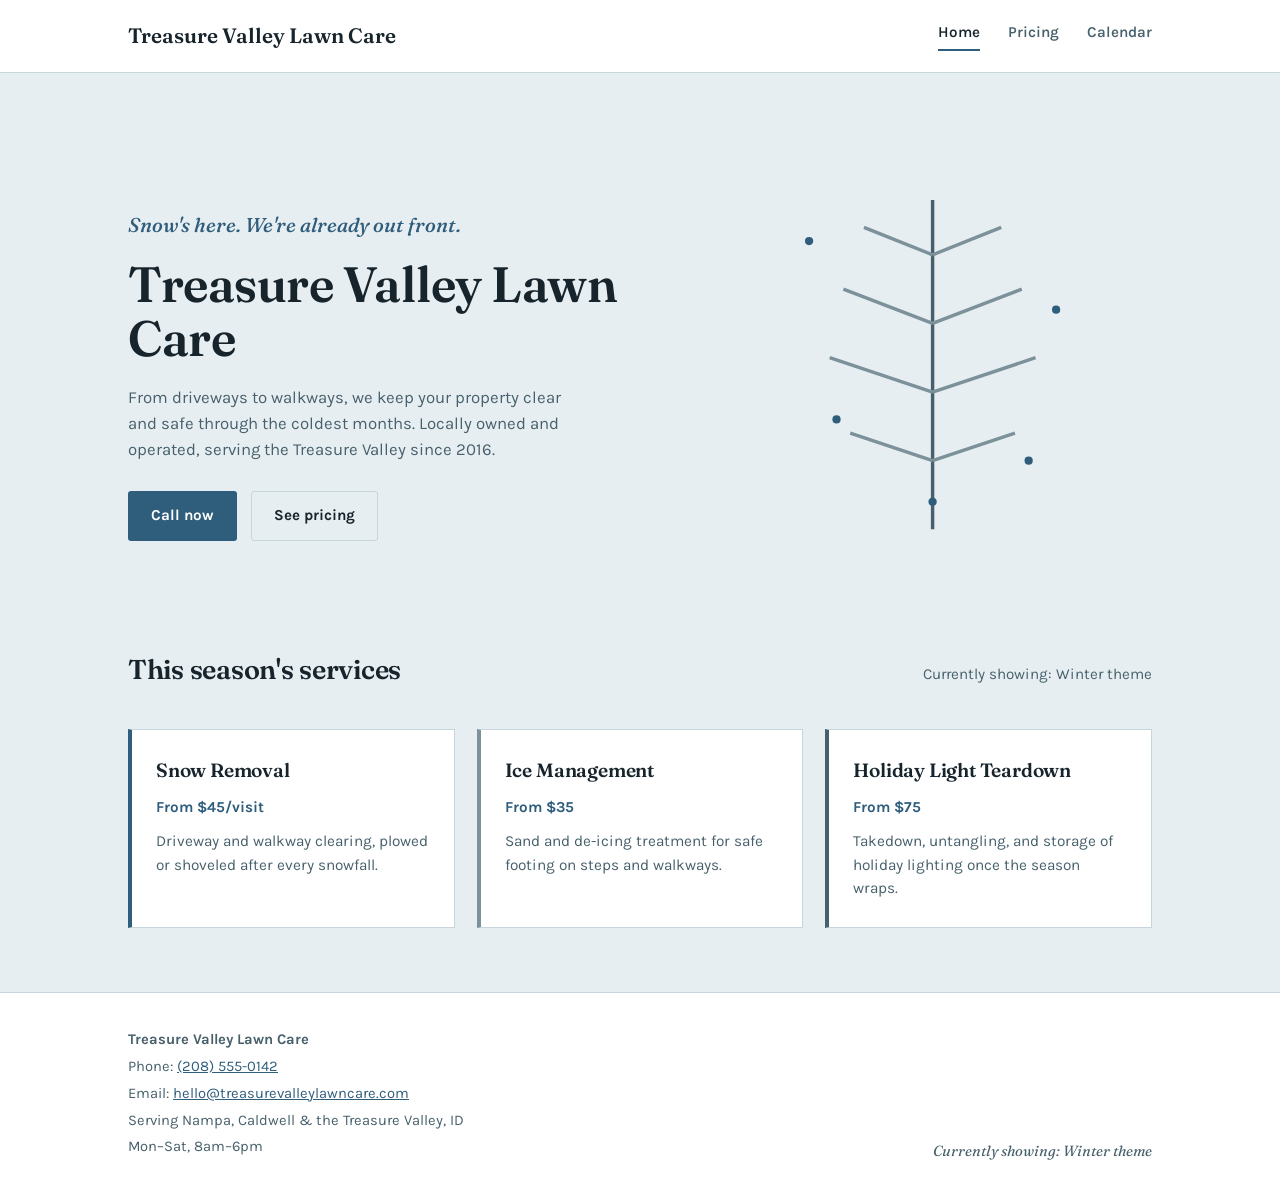
==== index.html @ fdaa565f "Add files via upload" ====
<!DOCTYPE html>
<html lang="en">
<head>
<meta charset="UTF-8">
<meta name="viewport" content="width=device-width, initial-scale=1.0">
<title>Treasure Valley Lawn Care</title>
<link rel="stylesheet" href="styles.css">
</head>
<body>

<header class="site-header">
  <div class="wrap">
    <a href="index.html" class="brand" data-brand>Treasure Valley Lawn Care</a>
    <nav class="site-nav">
      <a href="index.html">Home</a>
      <a href="pricing.html">Pricing</a>
      <a href="calendar.html">Calendar</a>
    </nav>
  </div>
</header>

<section class="hero">
  <div class="wrap">
    <div class="hero-text">
      <p class="tagline" id="tagline"></p>
      <h1 id="business-name">Treasure Valley Lawn Care</h1>
      <p class="description" id="description"></p>
      <div class="cta-row">
        <a class="btn primary" href="tel:" data-phone-href id="call-btn">Call now</a>
        <a class="btn secondary" href="pricing.html">See pricing</a>
      </div>
    </div>
    <div class="hero-art" id="hero-art"></div>
  </div>
</section>

<section class="services">
  <div class="wrap">
    <div class="section-head">
      <h2>This season's services</h2>
      <span class="note" data-season-tag></span>
    </div>
    <div class="card-row" id="service-cards"></div>
  </div>
</section>

<footer class="site-footer">
  <div class="wrap">
    <div class="contact-block">
      <div><strong data-brand>Treasure Valley Lawn Care</strong></div>
      <div>Phone: <a href="tel:" data-phone></a></div>
      <div>Email: <a href="mailto:" data-email></a></div>
      <div data-address></div>
      <div data-hours></div>
    </div>
    <span class="season-tag" data-season-tag></span>
  </div>
</footer>

<script src="site.js"></script>
<script>
  initSite().then(({ config, season }) => {
    document.getElementById('tagline').textContent = config.business.tagline[season];
    document.getElementById('business-name').textContent = config.business.name;
    document.getElementById('description').textContent = config.business.description[season];
    document.getElementById('hero-art').innerHTML = heroArt(season);

    const callBtn = document.getElementById('call-btn');
    callBtn.href = `tel:${config.business.phone.replace(/[^\d+]/g, '')}`;

    const row = document.getElementById('service-cards');
    row.innerHTML = config.services[season].map(s => `
      <div class="service-card">
        <h3>${s.title}</h3>
        <span class="price">${s.price}</span>
        <p>${s.blurb}</p>
      </div>
    `).join('');
  });
</script>

</body>
</html>
---- styles.css ----
@import url('https://fonts.googleapis.com/css2?family=Fraunces:ital,opsz,wght@0,9..144,400;0,9..144,500;0,9..144,600;1,9..144,500&family=Karla:wght@400;500;600;700&display=swap');

/* ---------- Season tokens ---------- */
:root,
[data-season="autumn"] {
  --bg: #F2E8D5;
  --surface: #FFFCF6;
  --ink: #2A2014;
  --ink-soft: #5C4A34;
  --accent: #A8461F;
  --accent-2: #6B7A3A;
  --line: #D8C7A6;
  --shadow: rgba(42, 32, 20, 0.12);
}

[data-season="winter"] {
  --bg: #E7EEF2;
  --surface: #FFFFFF;
  --ink: #17242C;
  --ink-soft: #47606B;
  --accent: #2F5D7C;
  --accent-2: #7C919A;
  --line: #C6D6DC;
  --shadow: rgba(23, 36, 44, 0.12);
}

* { box-sizing: border-box; }

html { scroll-behavior: smooth; }

body {
  margin: 0;
  background: var(--bg);
  color: var(--ink);
  font-family: 'Karla', sans-serif;
  font-size: 17px;
  line-height: 1.55;
  transition: background 0.6s ease, color 0.6s ease;
}

h1, h2, h3 {
  font-family: 'Fraunces', serif;
  font-weight: 600;
  margin: 0 0 0.4em 0;
  color: var(--ink);
  letter-spacing: -0.01em;
}

a { color: var(--accent); }

.wrap {
  max-width: 1080px;
  margin: 0 auto;
  padding: 0 28px;
}

/* ---------- Header ---------- */
header.site-header {
  border-bottom: 1px solid var(--line);
  background: var(--surface);
}

.site-header .wrap {
  display: flex;
  align-items: center;
  justify-content: space-between;
  padding-top: 20px;
  padding-bottom: 20px;
  gap: 24px;
  flex-wrap: wrap;
}

.brand {
  font-family: 'Fraunces', serif;
  font-size: 1.3rem;
  font-weight: 600;
  color: var(--ink);
  text-decoration: none;
}

nav.site-nav {
  display: flex;
  gap: 28px;
}

nav.site-nav a {
  color: var(--ink-soft);
  text-decoration: none;
  font-weight: 600;
  font-size: 0.95rem;
  padding-bottom: 4px;
  border-bottom: 2px solid transparent;
}

nav.site-nav a:hover,
nav.site-nav a[aria-current="page"] {
  color: var(--ink);
  border-bottom-color: var(--accent);
}

/* ---------- Hero ---------- */
.hero {
  padding: 72px 0 56px;
}

.hero .wrap {
  display: grid;
  grid-template-columns: 1.1fr 0.9fr;
  gap: 48px;
  align-items: center;
}

.hero h1 {
  font-size: clamp(2.2rem, 4vw, 3.1rem);
  line-height: 1.08;
}

.hero .tagline {
  font-family: 'Fraunces', serif;
  font-style: italic;
  font-weight: 500;
  font-size: 1.25rem;
  color: var(--accent);
  margin-bottom: 18px;
}

.hero p.description {
  max-width: 46ch;
  color: var(--ink-soft);
  font-size: 1.05rem;
}

.hero .cta-row {
  margin-top: 28px;
  display: flex;
  gap: 14px;
  flex-wrap: wrap;
}

.btn {
  display: inline-block;
  padding: 12px 22px;
  border-radius: 3px;
  text-decoration: none;
  font-weight: 700;
  font-size: 0.95rem;
  border: 1px solid transparent;
}

.btn.primary {
  background: var(--accent);
  color: var(--surface);
}

.btn.secondary {
  background: transparent;
  color: var(--ink);
  border-color: var(--line);
}

.hero-art {
  aspect-ratio: 1 / 1;
  display: flex;
  align-items: center;
  justify-content: center;
}

.hero-art svg { width: 100%; height: 100%; }

/* ---------- Section heading ---------- */
.section-head {
  display: flex;
  align-items: baseline;
  justify-content: space-between;
  margin-bottom: 28px;
  gap: 16px;
  flex-wrap: wrap;
}

.section-head h2 { font-size: 1.7rem; }

.section-head .note {
  color: var(--ink-soft);
  font-size: 0.95rem;
}

/* ---------- Service cards ---------- */
.services {
  padding: 8px 0 64px;
}

.card-row {
  display: grid;
  grid-template-columns: repeat(3, 1fr);
  gap: 22px;
}

.service-card {
  background: var(--surface);
  border: 1px solid var(--line);
  border-left: 4px solid var(--accent);
  padding: 26px 24px;
  position: relative;
}

.service-card:nth-child(2) { border-left-color: var(--accent-2); }
.service-card:nth-child(3) { border-left-color: var(--ink-soft); }

.service-card h3 {
  font-size: 1.2rem;
  margin-bottom: 10px;
}

.service-card .price {
  font-weight: 700;
  color: var(--accent);
  font-size: 0.95rem;
  display: block;
  margin-bottom: 10px;
}

.service-card p {
  color: var(--ink-soft);
  font-size: 0.96rem;
  margin: 0;
}

/* ---------- Footer ---------- */
footer.site-footer {
  border-top: 1px solid var(--line);
  background: var(--surface);
  padding: 36px 0 30px;
}

footer .wrap {
  display: flex;
  justify-content: space-between;
  flex-wrap: wrap;
  gap: 20px;
  font-size: 0.92rem;
  color: var(--ink-soft);
}

footer .contact-block div { margin-bottom: 4px; }

footer .season-tag {
  font-family: 'Fraunces', serif;
  font-style: italic;
  color: var(--ink-soft);
  align-self: flex-end;
}

/* ---------- Pricing page ---------- */
.pricing-section { padding: 56px 0 72px; }

.plan-row {
  display: grid;
  grid-template-columns: repeat(3, 1fr);
  gap: 22px;
}

.plan-card {
  background: var(--surface);
  border: 1px solid var(--line);
  padding: 30px 26px;
  display: flex;
  flex-direction: column;
}

.plan-card.featured {
  border-color: var(--accent);
  box-shadow: 0 10px 30px var(--shadow);
}

.plan-card .plan-name {
  font-weight: 700;
  text-transform: none;
  color: var(--ink-soft);
  font-size: 0.95rem;
  margin-bottom: 10px;
}

.plan-card .plan-price {
  font-family: 'Fraunces', serif;
  font-size: 2.1rem;
  color: var(--ink);
  margin-bottom: 2px;
}

.plan-card .plan-period {
  color: var(--ink-soft);
  font-size: 0.88rem;
  margin-bottom: 18px;
}

.plan-card .plan-details {
  color: var(--ink-soft);
  font-size: 0.96rem;
  flex-grow: 1;
}

.plan-card .badge {
  align-self: flex-start;
  background: var(--accent);
  color: var(--surface);
  font-size: 0.75rem;
  font-weight: 700;
  padding: 3px 10px;
  border-radius: 3px;
  margin-bottom: 14px;
}

/* ---------- Calendar page ---------- */
.calendar-section { padding: 56px 0 72px; }

.month-row {
  display: grid;
  grid-template-columns: repeat(3, 1fr);
  gap: 22px;
}

.month-card {
  background: var(--surface);
  border: 1px solid var(--line);
  padding: 26px 24px;
}

.month-card h3 {
  font-size: 1.15rem;
  border-bottom: 1px solid var(--line);
  padding-bottom: 12px;
  margin-bottom: 14px;
}

.month-card ul {
  margin: 0;
  padding: 0;
  list-style: none;
}

.month-card li {
  padding: 7px 0;
  border-bottom: 1px dashed var(--line);
  color: var(--ink-soft);
  font-size: 0.95rem;
}

.month-card li:last-child { border-bottom: none; }

/* ---------- Responsive ---------- */
@media (max-width: 780px) {
  .hero .wrap { grid-template-columns: 1fr; }
  .hero-art { max-width: 280px; margin: 0 auto; }
  .card-row, .plan-row, .month-row { grid-template-columns: 1fr; }
  nav.site-nav { gap: 18px; }
  footer .wrap { flex-direction: column; }
}

/* ---------- Reduced motion ---------- */
@media (prefers-reduced-motion: reduce) {
  html { scroll-behavior: auto; }
  body { transition: none; }
}

/* ---------- Focus visibility ---------- */
a:focus-visible, .btn:focus-visible {
  outline: 2px solid var(--accent);
  outline-offset: 2px;
}
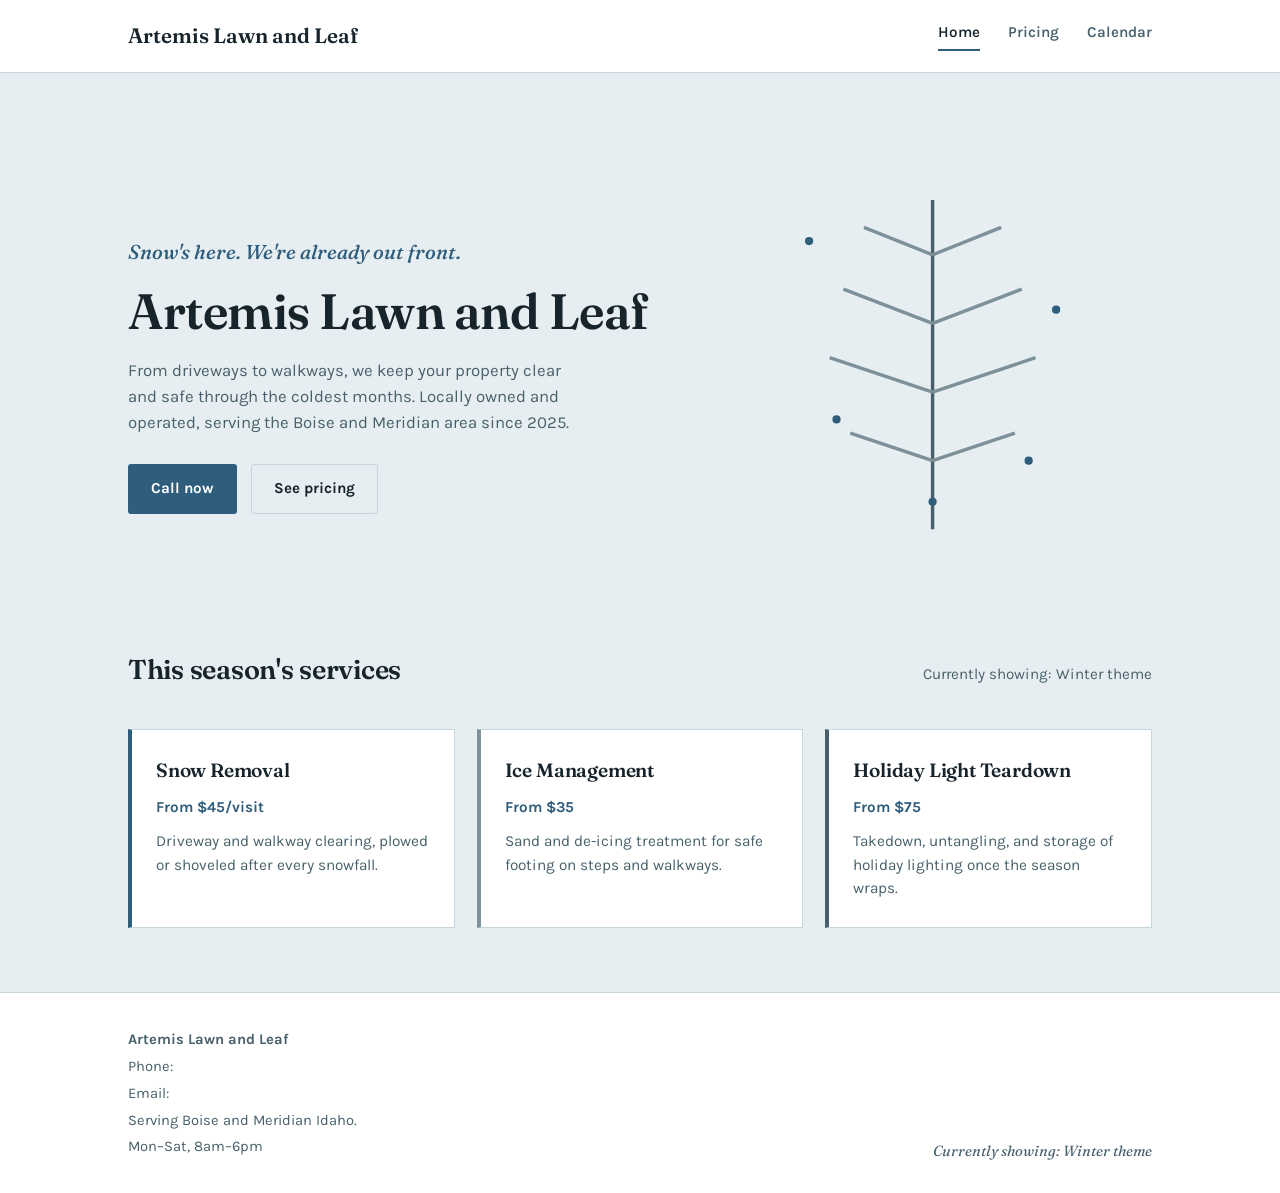
==== commit f1790584: "Update index.html" ====
--- a/index.html
+++ b/index.html
@@ -3,14 +3,14 @@
 <head>
 <meta charset="UTF-8">
 <meta name="viewport" content="width=device-width, initial-scale=1.0">
-<title>Treasure Valley Lawn Care</title>
+<title>Artemis Lawn and Leaf</title>
 <link rel="stylesheet" href="styles.css">
 </head>
 <body>
 
 <header class="site-header">
   <div class="wrap">
-    <a href="index.html" class="brand" data-brand>Treasure Valley Lawn Care</a>
+    <a href="index.html" class="brand" data-brand>Artemis Lawn and Leaf</a>
     <nav class="site-nav">
       <a href="index.html">Home</a>
       <a href="pricing.html">Pricing</a>
@@ -23,7 +23,7 @@
   <div class="wrap">
     <div class="hero-text">
       <p class="tagline" id="tagline"></p>
-      <h1 id="business-name">Treasure Valley Lawn Care</h1>
+      <h1 id="business-name">Artemis Lawn and Leaf</h1>
       <p class="description" id="description"></p>
       <div class="cta-row">
         <a class="btn primary" href="tel:" data-phone-href id="call-btn">Call now</a>
@@ -47,7 +47,7 @@
 <footer class="site-footer">
   <div class="wrap">
     <div class="contact-block">
-      <div><strong data-brand>Treasure Valley Lawn Care</strong></div>
+      <div><strong data-brand>Artemis Lawn and Leaf</strong></div>
       <div>Phone: <a href="tel:" data-phone></a></div>
       <div>Email: <a href="mailto:" data-email></a></div>
       <div data-address></div>
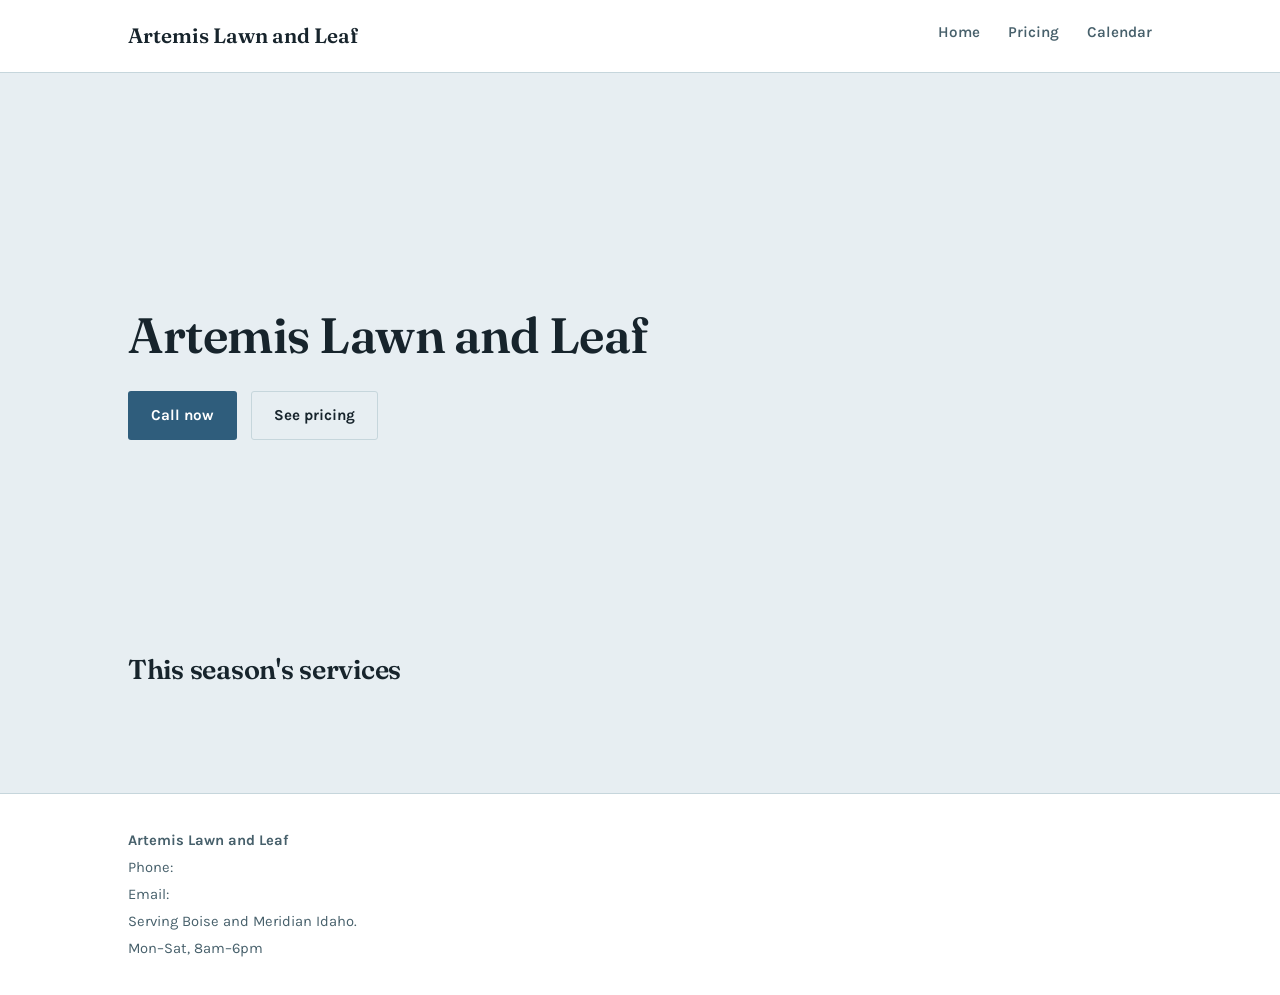
==== commit 558a266a: "Update index.html" ====
--- a/index.html
+++ b/index.html
@@ -12,9 +12,9 @@
   <div class="wrap">
     <a href="index.html" class="brand" data-brand>Artemis Lawn and Leaf</a>
     <nav class="site-nav">
-      <a href="index.html">Home</a>
-      <a href="pricing.html">Pricing</a>
-      <a href="calendar.html">Calendar</a>
+      <a href="/">Home</a>
+      <a href="pricing">Pricing</a>
+      <a href="calendar">Calendar</a>
     </nav>
   </div>
 </header>
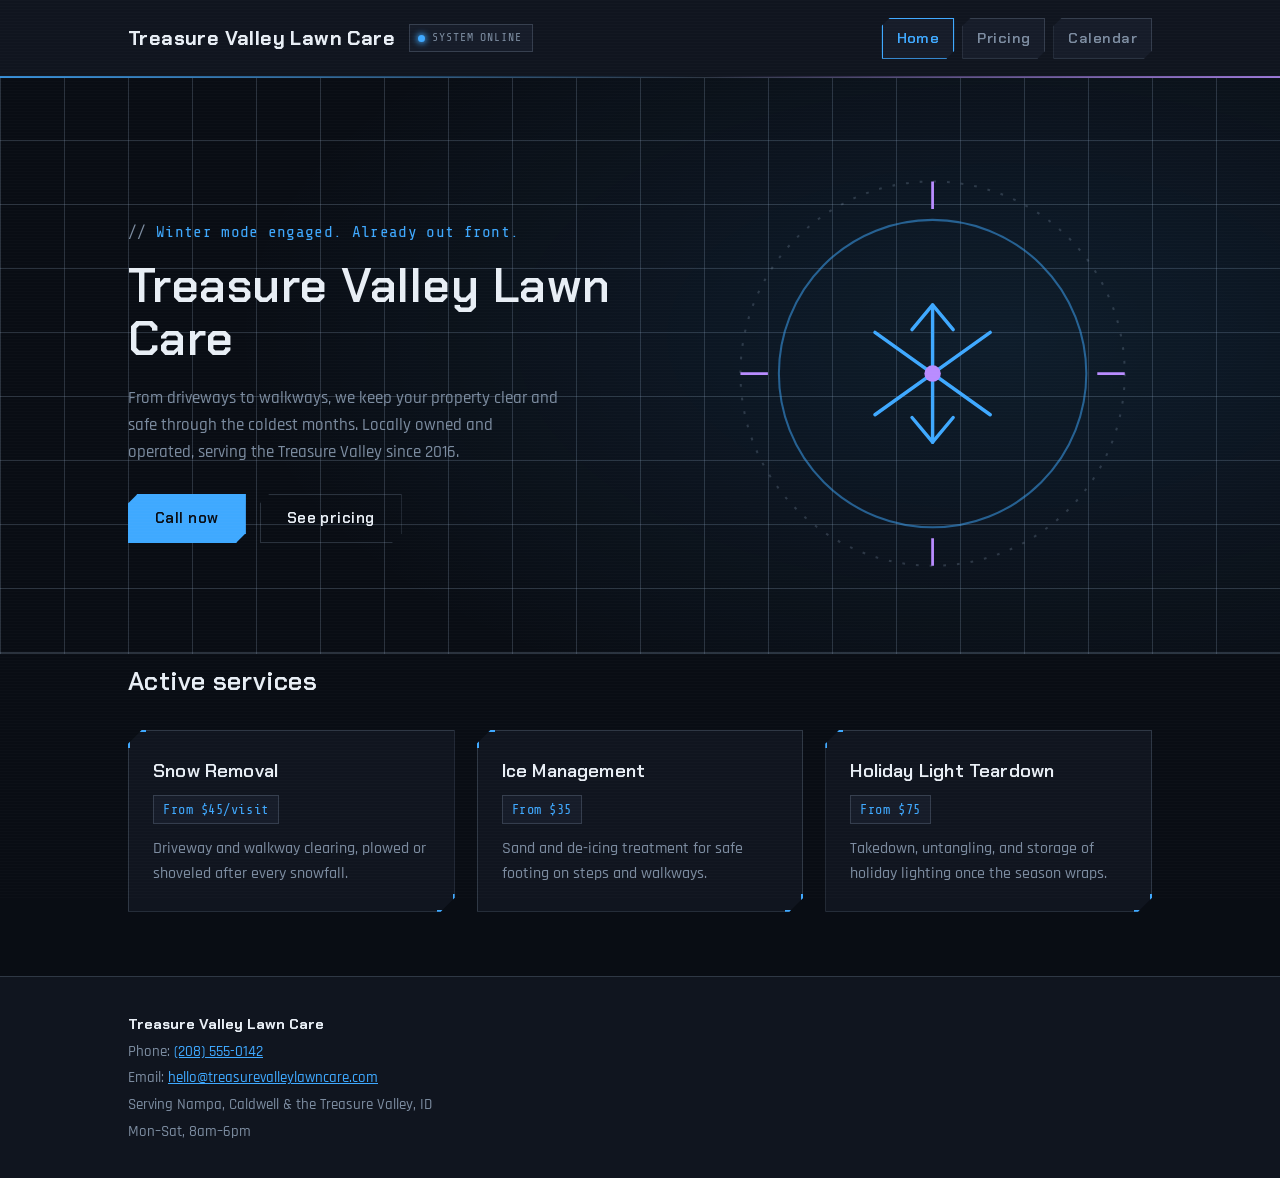
==== commit 6b8144a5: "Add files via upload" ====
--- a/index.html
+++ b/index.html
@@ -3,18 +3,21 @@
 <head>
 <meta charset="UTF-8">
 <meta name="viewport" content="width=device-width, initial-scale=1.0">
-<title>Artemis Lawn and Leaf</title>
+<title>Treasure Valley Lawn Care</title>
 <link rel="stylesheet" href="styles.css">
 </head>
 <body>
 
 <header class="site-header">
   <div class="wrap">
-    <a href="index.html" class="brand" data-brand>Artemis Lawn and Leaf</a>
+    <div class="brand-group">
+      <a href="index.html" class="brand" data-brand>Treasure Valley Lawn Care</a>
+      <span class="status-pill"><span class="dot"></span>SYSTEM ONLINE</span>
+    </div>
     <nav class="site-nav">
-      <a href="/">Home</a>
-      <a href="pricing">Pricing</a>
-      <a href="calendar">Calendar</a>
+      <a href="index.html">Home</a>
+      <a href="pricing.html">Pricing</a>
+      <a href="calendar.html">Calendar</a>
     </nav>
   </div>
 </header>
@@ -23,10 +26,10 @@
   <div class="wrap">
     <div class="hero-text">
       <p class="tagline" id="tagline"></p>
-      <h1 id="business-name">Artemis Lawn and Leaf</h1>
+      <h1 id="business-name">Treasure Valley Lawn Care</h1>
       <p class="description" id="description"></p>
       <div class="cta-row">
-        <a class="btn primary" href="tel:" data-phone-href id="call-btn">Call now</a>
+        <a class="btn primary" href="tel:" id="call-btn">Call now</a>
         <a class="btn secondary" href="pricing.html">See pricing</a>
       </div>
     </div>
@@ -37,8 +40,7 @@
 <section class="services">
   <div class="wrap">
     <div class="section-head">
-      <h2>This season's services</h2>
-      <span class="note" data-season-tag></span>
+      <h2>Active services</h2>
     </div>
     <div class="card-row" id="service-cards"></div>
   </div>
@@ -47,13 +49,12 @@
 <footer class="site-footer">
   <div class="wrap">
     <div class="contact-block">
-      <div><strong data-brand>Artemis Lawn and Leaf</strong></div>
+      <div><strong data-brand>Treasure Valley Lawn Care</strong></div>
       <div>Phone: <a href="tel:" data-phone></a></div>
       <div>Email: <a href="mailto:" data-email></a></div>
       <div data-address></div>
       <div data-hours></div>
     </div>
-    <span class="season-tag" data-season-tag></span>
   </div>
 </footer>
 
@@ -70,9 +71,9 @@
 
     const row = document.getElementById('service-cards');
     row.innerHTML = config.services[season].map(s => `
-      <div class="service-card">
+      <div class="service-card hud-panel">
         <h3>${s.title}</h3>
-        <span class="price">${s.price}</span>
+        <span class="price mono">${s.price}</span>
         <p>${s.blurb}</p>
       </div>
     `).join('');
--- a/styles.css
+++ b/styles.css
@@ -1,49 +1,62 @@
-@import url('https://fonts.googleapis.com/css2?family=Fraunces:ital,opsz,wght@0,9..144,400;0,9..144,500;0,9..144,600;1,9..144,500&family=Karla:wght@400;500;600;700&display=swap');
-
-/* ---------- Season tokens ---------- */
-:root,
-[data-season="autumn"] {
-  --bg: #F2E8D5;
-  --surface: #FFFCF6;
-  --ink: #2A2014;
-  --ink-soft: #5C4A34;
-  --accent: #A8461F;
-  --accent-2: #6B7A3A;
-  --line: #D8C7A6;
-  --shadow: rgba(42, 32, 20, 0.12);
-}
-
-[data-season="winter"] {
-  --bg: #E7EEF2;
-  --surface: #FFFFFF;
-  --ink: #17242C;
-  --ink-soft: #47606B;
-  --accent: #2F5D7C;
-  --accent-2: #7C919A;
-  --line: #C6D6DC;
-  --shadow: rgba(23, 36, 44, 0.12);
-}
+@import url('https://fonts.googleapis.com/css2?family=Chakra+Petch:wght@400;500;600;700&family=Rajdhani:wght@400;500;600;700&family=Share+Tech+Mono&display=swap');
+
+/* ---------- Base (shared dark HUD surface) ---------- */
+:root {
+  --bg: #090D14;
+  --surface: #10151F;
+  --surface-2: #161C29;
+  --ink: #E8EEF5;
+  --ink-soft: #7C8CA0;
+  --line: rgba(140, 160, 185, 0.25);
+}
+
+/* ---------- Per-season accent pairs ---------- */
+[data-season="spring"] { --accent: #39FF9E; --accent-2: #FF5FA8; }
+[data-season="summer"] { --accent: #00E1FF; --accent-2: #FFC300; }
+[data-season="autumn"] { --accent: #FF7A29; --accent-2: #FF3860; }
+[data-season="winter"] { --accent: #3FA9FF; --accent-2: #B98CFF; }
 
 * { box-sizing: border-box; }
-
 html { scroll-behavior: smooth; }
 
 body {
   margin: 0;
   background: var(--bg);
   color: var(--ink);
-  font-family: 'Karla', sans-serif;
-  font-size: 17px;
+  font-family: 'Rajdhani', sans-serif;
+  font-size: 18px;
+  font-weight: 500;
   line-height: 1.55;
-  transition: background 0.6s ease, color 0.6s ease;
+  position: relative;
+}
+
+/* faint CRT scanline overlay, purely decorative */
+body::before {
+  content: "";
+  position: fixed;
+  inset: 0;
+  pointer-events: none;
+  z-index: 999;
+  background: repeating-linear-gradient(
+    to bottom,
+    rgba(255, 255, 255, 0.015) 0px,
+    rgba(255, 255, 255, 0.015) 1px,
+    transparent 1px,
+    transparent 3px
+  );
 }
 
 h1, h2, h3 {
-  font-family: 'Fraunces', serif;
+  font-family: 'Chakra Petch', sans-serif;
   font-weight: 600;
   margin: 0 0 0.4em 0;
   color: var(--ink);
-  letter-spacing: -0.01em;
+  letter-spacing: 0.01em;
+}
+
+.mono {
+  font-family: 'Share Tech Mono', monospace;
+  letter-spacing: 0.04em;
 }
 
 a { color: var(--accent); }
@@ -56,51 +69,105 @@
 
 /* ---------- Header ---------- */
 header.site-header {
+  position: relative;
+  background: var(--surface);
   border-bottom: 1px solid var(--line);
-  background: var(--surface);
+}
+
+header.site-header::after {
+  content: "";
+  position: absolute;
+  left: 0; right: 0; bottom: -1px;
+  height: 2px;
+  background: linear-gradient(90deg, var(--accent), transparent 55%, var(--accent-2));
+  opacity: 0.8;
 }
 
 .site-header .wrap {
   display: flex;
   align-items: center;
   justify-content: space-between;
-  padding-top: 20px;
-  padding-bottom: 20px;
+  padding-top: 18px;
+  padding-bottom: 18px;
   gap: 24px;
   flex-wrap: wrap;
 }
 
+.brand-group { display: flex; align-items: center; gap: 14px; }
+
 .brand {
-  font-family: 'Fraunces', serif;
-  font-size: 1.3rem;
-  font-weight: 600;
+  font-family: 'Chakra Petch', sans-serif;
+  font-size: 1.25rem;
+  font-weight: 700;
   color: var(--ink);
   text-decoration: none;
+  letter-spacing: 0.02em;
+}
+
+.status-pill {
+  display: inline-flex;
+  align-items: center;
+  gap: 7px;
+  font-family: 'Share Tech Mono', monospace;
+  font-size: 0.72rem;
+  color: var(--ink-soft);
+  letter-spacing: 0.08em;
+  border: 1px solid var(--line);
+  padding: 4px 10px 4px 8px;
+  background: var(--surface-2);
+}
+
+.status-pill .dot {
+  width: 7px;
+  height: 7px;
+  border-radius: 50%;
+  background: var(--accent);
+  box-shadow: 0 0 6px 1px var(--accent);
+  animation: pulse 2.2s ease-in-out infinite;
+}
+
+@keyframes pulse {
+  0%, 100% { opacity: 1; }
+  50% { opacity: 0.35; }
 }
 
 nav.site-nav {
   display: flex;
-  gap: 28px;
+  gap: 8px;
 }
 
 nav.site-nav a {
   color: var(--ink-soft);
   text-decoration: none;
+  font-family: 'Chakra Petch', sans-serif;
   font-weight: 600;
-  font-size: 0.95rem;
-  padding-bottom: 4px;
-  border-bottom: 2px solid transparent;
-}
-
-nav.site-nav a:hover,
+  font-size: 0.92rem;
+  letter-spacing: 0.03em;
+  padding: 8px 14px;
+  background: var(--surface-2);
+  border: 1px solid var(--line);
+  clip-path: polygon(8px 0, 100% 0, 100% calc(100% - 8px), calc(100% - 8px) 100%, 0 100%, 0 8px);
+}
+
+nav.site-nav a:hover { color: var(--ink); border-color: var(--accent); }
+
 nav.site-nav a[aria-current="page"] {
-  color: var(--ink);
-  border-bottom-color: var(--accent);
+  color: var(--accent);
+  border-color: var(--accent);
+  box-shadow: 0 0 10px -2px var(--accent);
 }
 
 /* ---------- Hero ---------- */
 .hero {
-  padding: 72px 0 56px;
+  padding: 76px 0 60px;
+  position: relative;
+  background:
+    radial-gradient(ellipse 60% 70% at 78% 45%, color-mix(in srgb, var(--accent) 10%, transparent), transparent),
+    repeating-linear-gradient(0deg, var(--line) 0, var(--line) 1px, transparent 1px, transparent 64px),
+    repeating-linear-gradient(90deg, var(--line) 0, var(--line) 1px, transparent 1px, transparent 64px);
+  background-blend-mode: normal;
+  opacity: 1;
+  border-bottom: 1px solid var(--line);
 }
 
 .hero .wrap {
@@ -111,23 +178,24 @@
 }
 
 .hero h1 {
-  font-size: clamp(2.2rem, 4vw, 3.1rem);
-  line-height: 1.08;
+  font-size: clamp(2.1rem, 4vw, 3rem);
+  line-height: 1.1;
 }
 
 .hero .tagline {
-  font-family: 'Fraunces', serif;
-  font-style: italic;
-  font-weight: 500;
-  font-size: 1.25rem;
+  font-family: 'Share Tech Mono', monospace;
+  font-size: 1rem;
   color: var(--accent);
-  margin-bottom: 18px;
-}
+  margin-bottom: 16px;
+  letter-spacing: 0.02em;
+}
+
+.hero .tagline::before { content: "// "; color: var(--ink-soft); }
 
 .hero p.description {
-  max-width: 46ch;
-  color: var(--ink-soft);
-  font-size: 1.05rem;
+  max-width: 48ch;
+  color: var(--ink-soft);
+  font-size: 1.08rem;
 }
 
 .hero .cta-row {
@@ -139,17 +207,19 @@
 
 .btn {
   display: inline-block;
-  padding: 12px 22px;
-  border-radius: 3px;
+  padding: 12px 26px;
   text-decoration: none;
-  font-weight: 700;
+  font-family: 'Chakra Petch', sans-serif;
+  font-weight: 600;
   font-size: 0.95rem;
-  border: 1px solid transparent;
+  letter-spacing: 0.03em;
+  border: 1px solid var(--accent);
+  clip-path: polygon(10px 0, 100% 0, 100% calc(100% - 10px), calc(100% - 10px) 100%, 0 100%, 0 10px);
 }
 
 .btn.primary {
   background: var(--accent);
-  color: var(--surface);
+  color: var(--bg);
 }
 
 .btn.secondary {
@@ -158,6 +228,8 @@
   border-color: var(--line);
 }
 
+.btn.secondary:hover { border-color: var(--accent); color: var(--accent); }
+
 .hero-art {
   aspect-ratio: 1 / 1;
   display: flex;
@@ -167,27 +239,54 @@
 
 .hero-art svg { width: 100%; height: 100%; }
 
+.hud-ring-rotate {
+  animation: spin 50s linear infinite;
+}
+
+@keyframes spin {
+  from { transform: rotate(0deg); }
+  to { transform: rotate(360deg); }
+}
+
 /* ---------- Section heading ---------- */
 .section-head {
-  display: flex;
-  align-items: baseline;
-  justify-content: space-between;
   margin-bottom: 28px;
-  gap: 16px;
-  flex-wrap: wrap;
-}
-
-.section-head h2 { font-size: 1.7rem; }
-
-.section-head .note {
-  color: var(--ink-soft);
-  font-size: 0.95rem;
+}
+
+.section-head h2 { font-size: 1.6rem; }
+
+/* ---------- HUD panel (shared card frame) ---------- */
+.hud-panel {
+  position: relative;
+  background: var(--surface);
+  border: 1px solid var(--line);
+  clip-path: polygon(14px 0, 100% 0, 100% calc(100% - 14px), calc(100% - 14px) 100%, 0 100%, 0 14px);
+  padding: 26px 24px;
+}
+
+.hud-panel::before,
+.hud-panel::after {
+  content: "";
+  position: absolute;
+  width: 16px;
+  height: 16px;
+  pointer-events: none;
+}
+
+.hud-panel::before {
+  top: -1px; left: -1px;
+  border-top: 2px solid var(--accent);
+  border-left: 2px solid var(--accent);
+}
+
+.hud-panel::after {
+  bottom: -1px; right: -1px;
+  border-bottom: 2px solid var(--accent);
+  border-right: 2px solid var(--accent);
 }
 
 /* ---------- Service cards ---------- */
-.services {
-  padding: 8px 0 64px;
-}
+.services { padding: 8px 0 64px; }
 
 .card-row {
   display: grid;
@@ -195,33 +294,23 @@
   gap: 22px;
 }
 
-.service-card {
-  background: var(--surface);
+.service-card h3 { font-size: 1.15rem; margin-bottom: 10px; }
+
+.service-card .price {
+  font-family: 'Share Tech Mono', monospace;
+  font-weight: 400;
+  color: var(--accent);
+  font-size: 0.85rem;
+  display: inline-block;
+  margin-bottom: 12px;
+  padding: 3px 9px;
   border: 1px solid var(--line);
-  border-left: 4px solid var(--accent);
-  padding: 26px 24px;
-  position: relative;
-}
-
-.service-card:nth-child(2) { border-left-color: var(--accent-2); }
-.service-card:nth-child(3) { border-left-color: var(--ink-soft); }
-
-.service-card h3 {
-  font-size: 1.2rem;
-  margin-bottom: 10px;
-}
-
-.service-card .price {
-  font-weight: 700;
-  color: var(--accent);
-  font-size: 0.95rem;
-  display: block;
-  margin-bottom: 10px;
+  background: var(--surface-2);
 }
 
 .service-card p {
   color: var(--ink-soft);
-  font-size: 0.96rem;
+  font-size: 0.98rem;
   margin: 0;
 }
 
@@ -242,13 +331,7 @@
 }
 
 footer .contact-block div { margin-bottom: 4px; }
-
-footer .season-tag {
-  font-family: 'Fraunces', serif;
-  font-style: italic;
-  color: var(--ink-soft);
-  align-self: flex-end;
-}
+footer .contact-block strong { color: var(--ink); font-family: 'Chakra Petch', sans-serif; }
 
 /* ---------- Pricing page ---------- */
 .pricing-section { padding: 56px 0 72px; }
@@ -260,54 +343,53 @@
 }
 
 .plan-card {
-  background: var(--surface);
-  border: 1px solid var(--line);
-  padding: 30px 26px;
   display: flex;
   flex-direction: column;
 }
 
 .plan-card.featured {
   border-color: var(--accent);
-  box-shadow: 0 10px 30px var(--shadow);
+  box-shadow: 0 0 24px -8px var(--accent);
 }
 
 .plan-card .plan-name {
+  font-family: 'Share Tech Mono', monospace;
+  color: var(--ink-soft);
+  font-size: 0.85rem;
+  margin-bottom: 10px;
+  letter-spacing: 0.04em;
+}
+
+.plan-card .plan-price {
+  font-family: 'Chakra Petch', sans-serif;
   font-weight: 700;
-  text-transform: none;
-  color: var(--ink-soft);
-  font-size: 0.95rem;
-  margin-bottom: 10px;
-}
-
-.plan-card .plan-price {
-  font-family: 'Fraunces', serif;
   font-size: 2.1rem;
   color: var(--ink);
   margin-bottom: 2px;
 }
 
 .plan-card .plan-period {
-  color: var(--ink-soft);
-  font-size: 0.88rem;
+  font-family: 'Share Tech Mono', monospace;
+  color: var(--ink-soft);
+  font-size: 0.82rem;
   margin-bottom: 18px;
 }
 
 .plan-card .plan-details {
   color: var(--ink-soft);
-  font-size: 0.96rem;
+  font-size: 0.98rem;
   flex-grow: 1;
 }
 
 .plan-card .badge {
   align-self: flex-start;
   background: var(--accent);
-  color: var(--surface);
-  font-size: 0.75rem;
-  font-weight: 700;
+  color: var(--bg);
+  font-family: 'Share Tech Mono', monospace;
+  font-size: 0.72rem;
   padding: 3px 10px;
-  border-radius: 3px;
   margin-bottom: 14px;
+  letter-spacing: 0.04em;
 }
 
 /* ---------- Calendar page ---------- */
@@ -319,47 +401,40 @@
   gap: 22px;
 }
 
-.month-card {
-  background: var(--surface);
-  border: 1px solid var(--line);
-  padding: 26px 24px;
-}
-
 .month-card h3 {
-  font-size: 1.15rem;
+  font-size: 1.1rem;
   border-bottom: 1px solid var(--line);
   padding-bottom: 12px;
   margin-bottom: 14px;
-}
-
-.month-card ul {
-  margin: 0;
-  padding: 0;
-  list-style: none;
-}
+  color: var(--accent);
+}
+
+.month-card ul { margin: 0; padding: 0; list-style: none; }
 
 .month-card li {
-  padding: 7px 0;
+  padding: 8px 0;
   border-bottom: 1px dashed var(--line);
   color: var(--ink-soft);
-  font-size: 0.95rem;
-}
-
+  font-size: 0.98rem;
+}
+
+.month-card li::before { content: "› "; color: var(--accent); }
 .month-card li:last-child { border-bottom: none; }
 
 /* ---------- Responsive ---------- */
 @media (max-width: 780px) {
   .hero .wrap { grid-template-columns: 1fr; }
-  .hero-art { max-width: 280px; margin: 0 auto; }
+  .hero-art { max-width: 260px; margin: 0 auto; }
   .card-row, .plan-row, .month-row { grid-template-columns: 1fr; }
-  nav.site-nav { gap: 18px; }
+  nav.site-nav { gap: 6px; flex-wrap: wrap; }
   footer .wrap { flex-direction: column; }
 }
 
 /* ---------- Reduced motion ---------- */
 @media (prefers-reduced-motion: reduce) {
   html { scroll-behavior: auto; }
-  body { transition: none; }
+  .status-pill .dot { animation: none; }
+  .hud-ring-rotate { animation: none; }
 }
 
 /* ---------- Focus visibility ---------- */
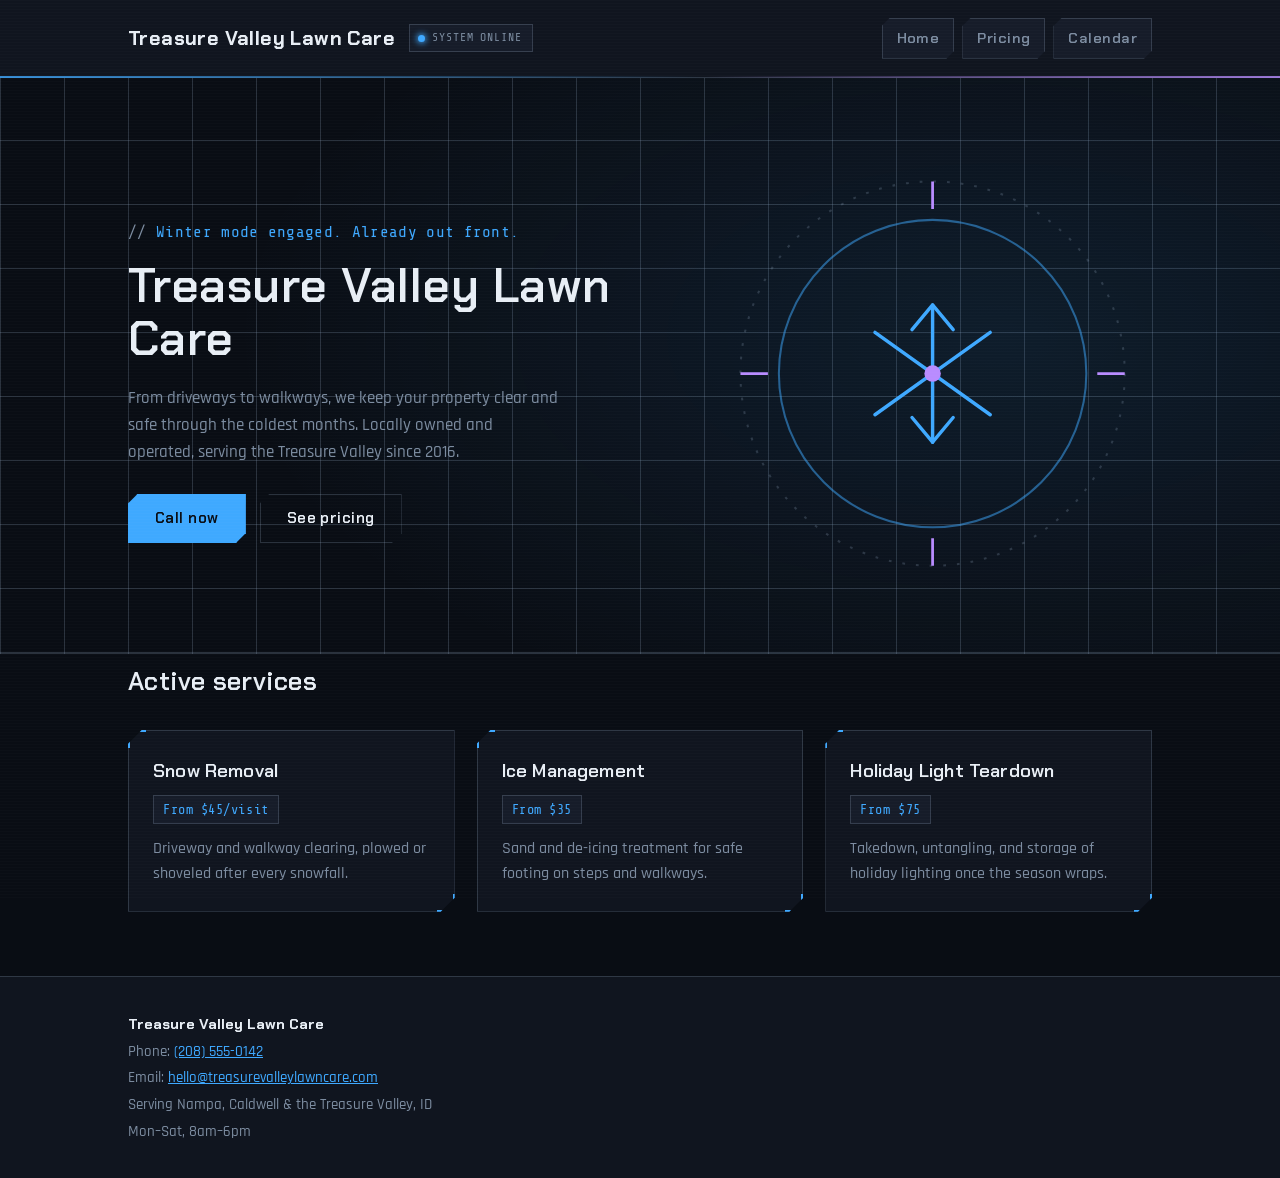
==== commit 7cb25d5d: "Update index.html" ====
--- a/index.html
+++ b/index.html
@@ -3,7 +3,7 @@
 <head>
 <meta charset="UTF-8">
 <meta name="viewport" content="width=device-width, initial-scale=1.0">
-<title>Treasure Valley Lawn Care</title>
+<title>Artemis Lawn and Leaf</title>
 <link rel="stylesheet" href="styles.css">
 </head>
 <body>
@@ -11,13 +11,13 @@
 <header class="site-header">
   <div class="wrap">
     <div class="brand-group">
-      <a href="index.html" class="brand" data-brand>Treasure Valley Lawn Care</a>
+      <a href="index.html" class="brand" data-brand>Artemis Lawn and Leaf</a>
       <span class="status-pill"><span class="dot"></span>SYSTEM ONLINE</span>
     </div>
     <nav class="site-nav">
-      <a href="index.html">Home</a>
-      <a href="pricing.html">Pricing</a>
-      <a href="calendar.html">Calendar</a>
+      <a href="/">Home</a>
+      <a href="pricing">Pricing</a>
+      <a href="calendar">Calendar</a>
     </nav>
   </div>
 </header>
@@ -26,7 +26,7 @@
   <div class="wrap">
     <div class="hero-text">
       <p class="tagline" id="tagline"></p>
-      <h1 id="business-name">Treasure Valley Lawn Care</h1>
+      <h1 id="business-name">Artemis Lawn and Leaf</h1>
       <p class="description" id="description"></p>
       <div class="cta-row">
         <a class="btn primary" href="tel:" id="call-btn">Call now</a>
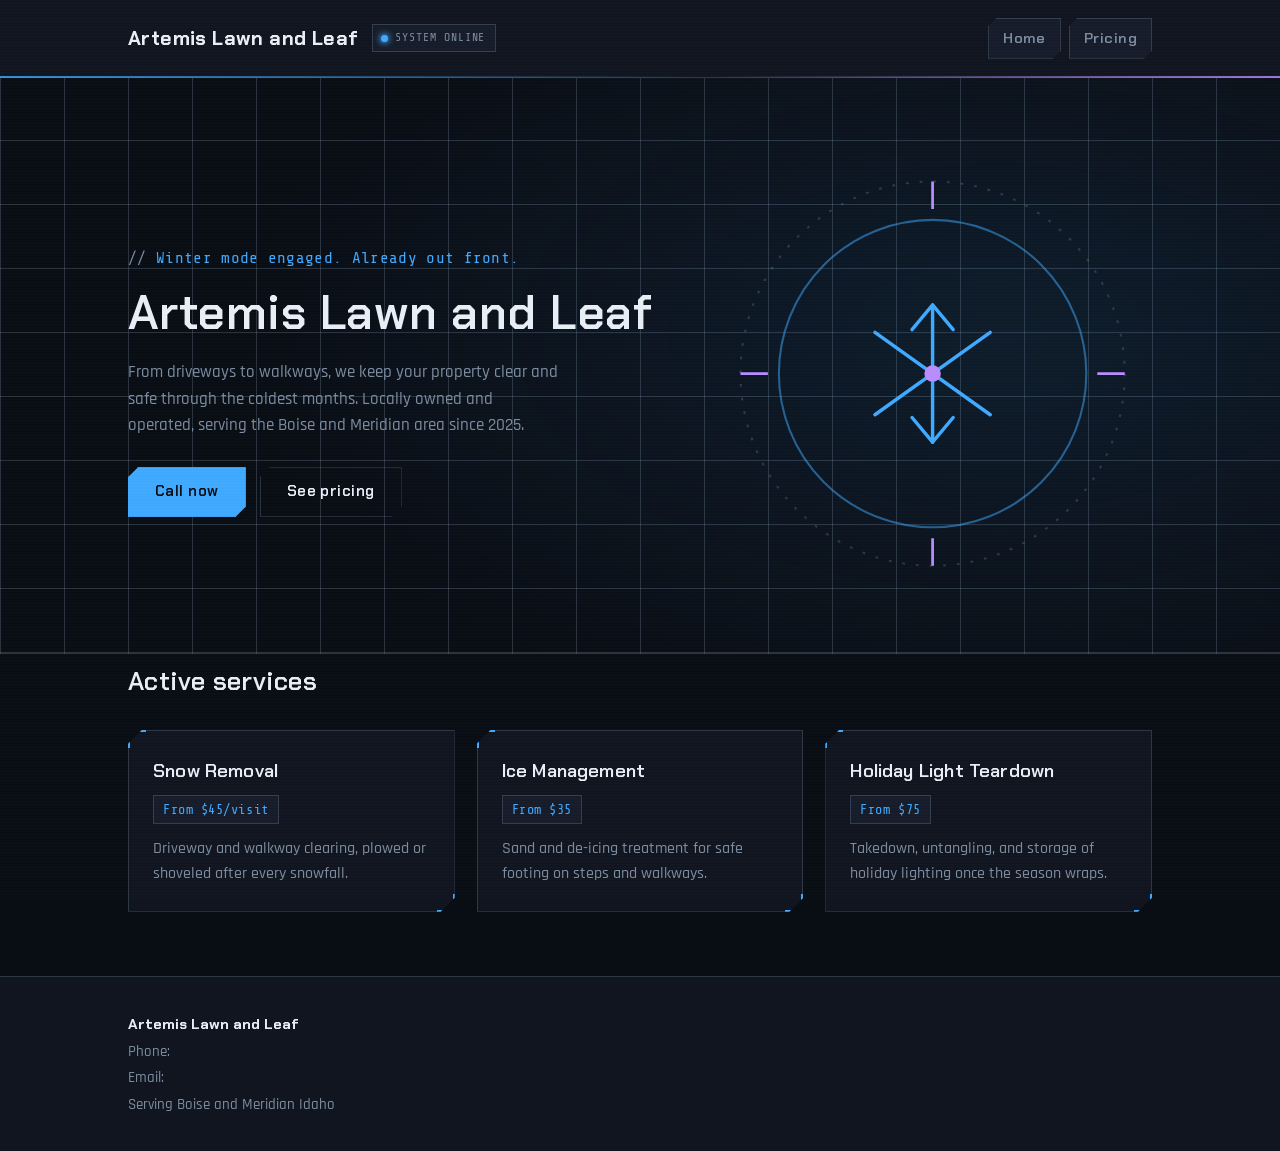
==== commit 7223f3e1: "Update index.html" ====
--- a/index.html
+++ b/index.html
@@ -17,7 +17,7 @@
     <nav class="site-nav">
       <a href="/">Home</a>
       <a href="pricing">Pricing</a>
-      <a href="calendar">Calendar</a>
+      <!--<a href="calendar">Calendar</a>-->
     </nav>
   </div>
 </header>
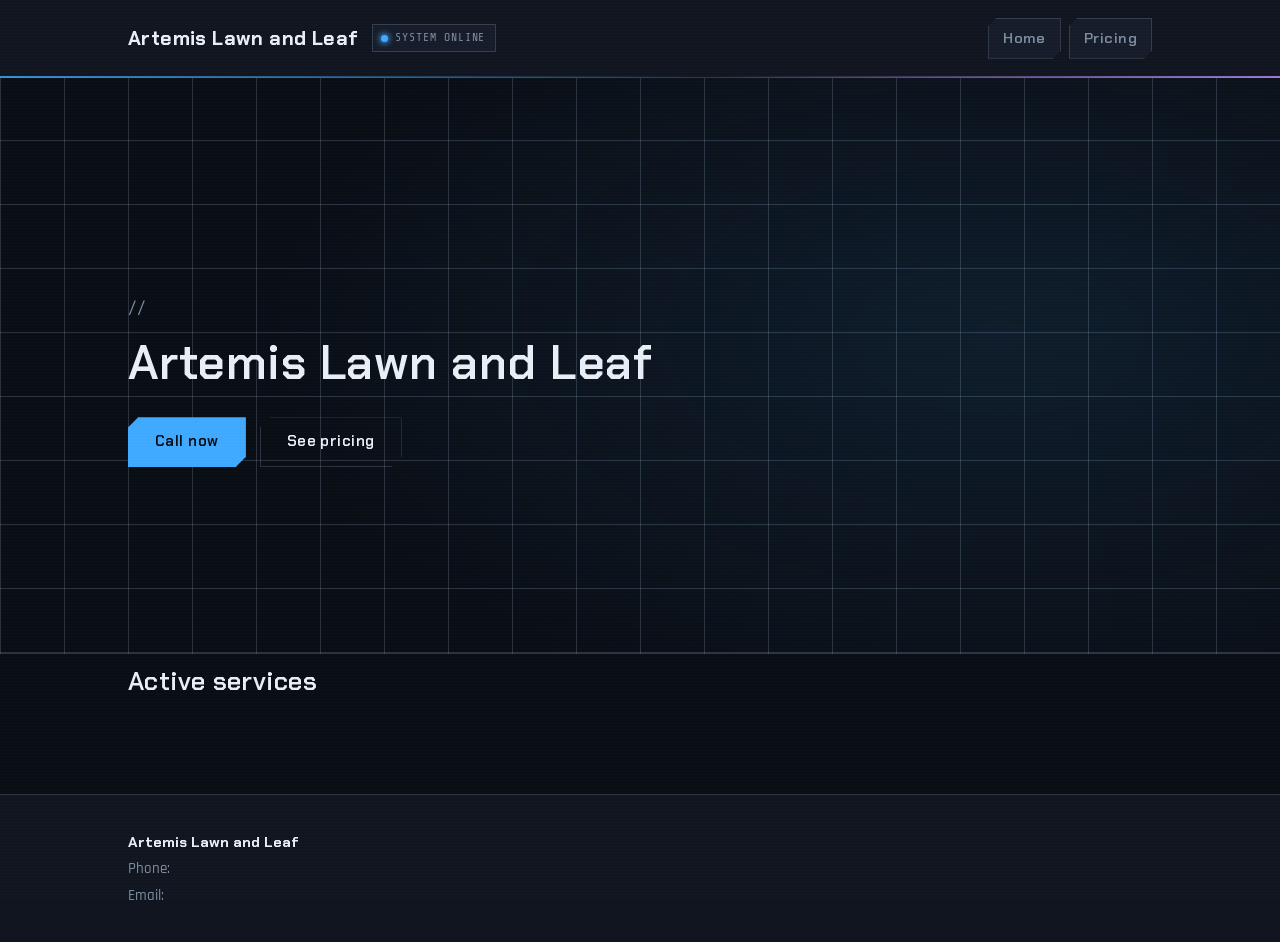
==== commit 44efb638: "Update index.html" ====
--- a/index.html
+++ b/index.html
@@ -49,7 +49,7 @@
 <footer class="site-footer">
   <div class="wrap">
     <div class="contact-block">
-      <div><strong data-brand>Treasure Valley Lawn Care</strong></div>
+      <div><strong data-brand>Artemis Lawn and Leaf</strong></div>
       <div>Phone: <a href="tel:" data-phone></a></div>
       <div>Email: <a href="mailto:" data-email></a></div>
       <div data-address></div>
